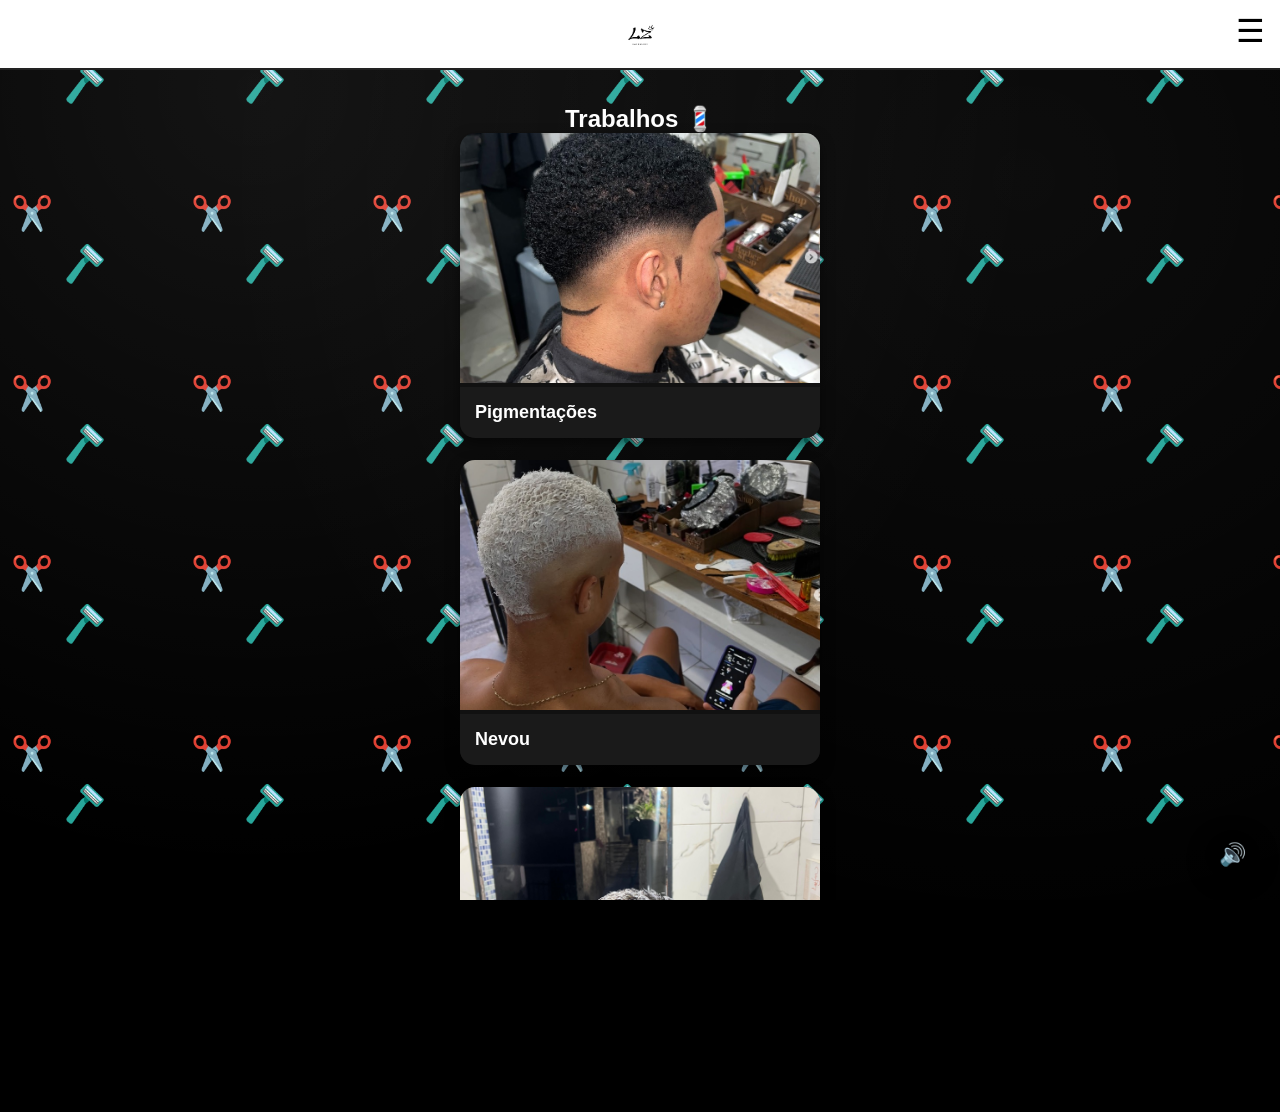
==== index.html @ 7d9c048e "atualizando p.11" ====
<!DOCTYPE html>
<html lang="pt-BR">
<head>
    <meta charset="UTF-8">
    <meta name="viewport" content="width=device-width, initial-scale=1.0">
    <title>LZ Barber</title>

    <link rel="stylesheet" href="style.css">
    <link rel="manifest" href="manifest.json">
    <meta name="theme-color" content="#000000">
</head>
<body>

<!-- ÁUDIO AUTOMÁTICO + LOOP -->
<audio id="bgMusic" autoplay loop>
    <source src="musica.mp3" type="audio/mpeg">
</audio>

<!-- BOTÃO PAUSE/PLAY DA MÚSICA -->
<div id="musicBtn" class="music-btn">🔊</div>

<!-- ÍCONE DO MENU – FUNCIONA E NÃO SOME MAIS -->
<div class="menu-button" onclick="toggleMenu()">☰</div>

<!-- MENU DROPDOWN -->
<div id="dropdownMenu" class="dropdown-menu">

    <button class="menu-item" data-page="ref" onclick="navigate('ref')">Referências</button>

    <button class="menu-item" onclick="window.location='localizacao.html'">Localização</button>

    <button class="menu-item" onclick="window.location='contato.html'">Contato</button>

    <!-- NOVA ABA ON/OFF DENTRO DO MENU -->
    <button class="menu-item" onclick="window.location='status.html'">ON/OFF</button>

    <!-- BOTÃO PERSONALIZADO INSTALAR APP -->
    <button id="installButton" class="menu-item install-app-btn" style="display:none;">
        📲 Instalar App
    </button>

</div>

<!-- FAIXA BRANCA + LOGO -->
<div class="header">
    <img src="img/branca.jpg" alt="LZ Barber">
</div>


<!-- TELAS -->
<div id="app">

    <!-- Página de Referências -->
    <section id="ref" class="page active">
        <h1>Trabalhos 💈</h1>

        <div class="cards">

            <div class="main-card" onclick="navigate('pig')">
                <img src="img/pig1.jpg" alt="Pigmentações">
                <div class="overlay"><h2>Pigmentações</h2></div>
            </div>

            <div class="main-card" onclick="navigate('nevou')">
                <img src="img/nevou1.jpg" alt="Nevou">
                <div class="overlay"><h2>Nevou</h2></div>
            </div>

            <div class="main-card" onclick="navigate('reflexos')">
                <img src="img/reflexo.jpg" alt="Reflexos">
                <div class="overlay"><h2>Reflexos</h2></div>
            </div>

        </div>
    </section>

    
    <!-- Página Pigmentações -->
    <section id="pig" class="page">
        <button class="back-btn" onclick="navigate('ref')">← Voltar</button>
        <h1>Pigmentações</h1>

        <div class="cards">
            <div class="card"><img src="img/pig2.jpg"></div>
            <div class="card"><img src="img/pig3.jpg"></div>
            <div class="card"><img src="img/pig4.jpg"></div>
        </div>
    </section>

    <!-- Página Nevou -->
    <section id="nevou" class="page">
        <button class="back-btn" onclick="navigate('ref')">← Voltar</button>
        <h1>Nevou</h1>

        <div class="cards">
           <div class="card"><img src="img/nevou2.jpg"></div>
        <button class="back-btn" onclick="navigate('ref')">← Voltar</button>
        <h1>Reflexos</h1>

        <div class="cards">
            <div class="card">img/reflexo.jpg</div>
            <div class="card"><img src="img/reflexo1.jpg"></div>
        </div>
    </section>

</div>

<script src="script.js"></script>

<!-- SCRIPT PARA GARANTIR AUTOPLAY NO CELULAR + BOTÃO PAUSE -->
<script>
const audio = document.getElementById("bgMusic");
const musicBtn = document.getElementById("musicBtn");

let isPlaying = true;

// Força tocar no primeiro clique (iOS/Android exigem interação)
document.addEventListener('click', function firstPlay() {
    audio.play();
    document.removeEventListener('click', firstPlay);
});

// Controle do botão
musicBtn.addEventListener("click", () => {
    if (isPlaying) {
        audio.pause();
        musicBtn.textContent = "🔇"; // Ícone mute
        isPlaying = false;
    } else {
        audio.play();
        musicBtn.textContent = "🔊"; // Ícone som
        isPlaying = true;
    }
});
</script>

<!-- REGISTRO DO SERVICE WORKER -->
<script>
if ("serviceWorker" in navigator) {
  navigator.serviceWorker.register("service-worker.js")
    .then(() => console.log("✅ Service Worker registrado"))
    .catch(err => console.log("❌ Erro no SW", err));
}
</script>

<script>
let deferredPrompt;
const installButton = document.getElementById("installButton");

window.addEventListener("beforeinstallprompt", (event) => {
    event.preventDefault();
    deferredPrompt = event;
    installButton.style.display = "block";
});

// botão clicado
installButton.addEventListener("click", async () => {
    if (!deferredPrompt) return;

    deferredPrompt.prompt();

    const result = await deferredPrompt.userChoice;
    console.log("Instalação:", result.outcome);

    deferredPrompt = null;
    installButton.style.display = "none";
});

// MOSTRAR O BOTÃO MESMO QUE O EVENTO NÃO DISPARAR
setTimeout(() => {
    if (!deferredPrompt) {
        installButton.style.display = "block";
    }
}, 2000);
</script>


</body>
</html>
---- style.css ----
/* ============================================
   RESET GLOBAL
============================================ */
* {
    margin: 0;
    padding: 0;
    box-sizing: border-box;
}

html, body {
    width: 100%;
    height: 100%;
    overflow-x: hidden;
}

/* ============================================
   HEADER + MENU BUTTON
============================================ */
.header {
    position: fixed;
    top: 0;
    left: 0;
    width: 100%;
    height: 70px;
    background: #fff;
    border-bottom: 2px solid #222;
    display: flex;
    justify-content: center;
    align-items: center;
    z-index: 2000;
}

/* CORREÇÃO IMPORTANTE — A LOGO NÃO PODE EXPLODIR NO ANDROID */
.header img {
    height: 50px;
    max-height: 50px;
    width: auto;
    display: block;
}

/* Botão do menu */
.menu-button {
    position: fixed;
    top: 12px;
    right: 15px;
    font-size: 32px;
    cursor: pointer;
    color: #000;
    z-index: 3000;
}

/* Empurra o conteúdo para baixo do header */
#app {
    padding-top: 85px; /* antes 90px, estava criando espaço branco */
}

/* ============================================
   FUNDO ANIMADO PREMIUM
============================================ */
html { scroll-behavior: smooth; }

body {
    font-family: Arial, sans-serif;
    color: #fff;
    background: #000;

    background-image:
        radial-gradient(circle at 20% 10%, rgba(255,255,255,0.08), transparent 60%),
        radial-gradient(circle at 80% 20%, rgba(255,255,255,0.05), transparent 65%),
        url("data:image/svg+xml;utf8,<svg xmlns='http://www.w3.org/2000/svg' width='160' height='160' opacity='10'><text x='10' y='40' font-size='30'>✂️</text><text x='55' y='85' font-size='32'>🪒</text></svg>");

    background-size: cover, cover, 180px;
    background-repeat: repeat;

    animation: bgmove 18s infinite alternate ease-in-out;
}

@keyframes bgmove {
    from { background-position: 0 0, 0 0, 0 0; }
    to   { background-position: -60px -40px, 40px -60px, 30px 50px; }
}

/* ============================================
   TRANSIÇÃO ENTRE ABAS
============================================ */
.page {
    display: none;
    opacity: 0;
    transform: translateY(10px);
    transition: 0.35s ease;
    padding: 20px;
}

.page.active {
    display: block;
    opacity: 1;
    transform: translateY(0);
}

.page h1 {
    text-align: center;
}

/* ============================================
   CARDS
============================================ */
.cards {
    display: flex;
    flex-direction: column;
    align-items: center;
    gap: 22px;
}

.card,
.main-card {
    width: 100%;
    max-width: 360px;
    background: #111;
    border-radius: 15px;
    overflow: hidden;
    cursor: pointer;
    box-shadow: 0 6px 14px rgba(0,0,0,0.5);

    opacity: 0;
    animation: fadeUp 0.6s forwards;
    transform-style: preserve-3d;

    transition: .35s ease;
}

.card img,
.main-card img {
    width: 100%;
    height: 250px;
    object-fit: cover;
}

.overlay {
    background: #1a1a1a;
    padding: 15px;
}

.overlay h2 {
    margin: 0;
    font-size: 18px;
    font-weight: bold;
}

/* Hover */
.card:hover,
.main-card:hover {
    transform: scale(1.05);
    box-shadow: 0 20px 35px rgba(0,0,0,0.4);
}

/* ============================================
   MENU LATERAL
============================================ */
.dropdown-menu {
    position: fixed;
    top: 0;
    right: 0;
    width: 190px;
    height: 100vh;
    background: #fff;

    transform: translateX(100%);
    transition: 0.35s ease;

    padding-top: 85px;
    border-left: 1px solid #ddd;

    z-index: 2500;
}

.dropdown-menu.open {
    transform: translateX(0);
}

.menu-item {
    width: 100%;
    padding: 18px 25px;
    text-align: left;
    border: none;
    font-size: 18px;
    cursor: pointer;
    font-weight: 600;
    border-bottom: 1px solid rgba(0,0,0,0.1);
}

.menu-item:nth-child(odd) {
    background: #000;
    color: #fff;
}

.menu-item:nth-child(even) {
    background: #fff;
    color: #000;
}

.menu-item:hover {
    filter: brightness(0.85);
}

/* ============================================
   BOTÃO VOLTAR
============================================ */
.back-btn {
    background: none;
    border: none;
    color: #fff;
    font-size: 18px;
    cursor: pointer;
    padding: 10px;
    transition: .25s;
}

.back-btn:active {
    transform: scale(0.9);
}

/* ============================================
   MÚSICA
============================================ */
.music-btn {
    position: fixed;
    bottom: 20px;
    right: 20px;
    background: #000;
    color: #fff;

    padding: 12px 14px;
    border-radius: 50%;

    font-size: 22px;
    cursor: pointer;

    box-shadow: 0 4px 18px rgba(0,0,0,0.4);

    z-index: 9999;
    transition: .2s ease;
}

.music-btn:active {
    transform: scale(0.85);
}

/* ============================================
   ANIMAÇÃO GERAL
============================================ */
@keyframes fadeUp {
    from { opacity: 0; transform: translateY(20px); }
    to   { opacity: 1; transform: translateY(0); }
}
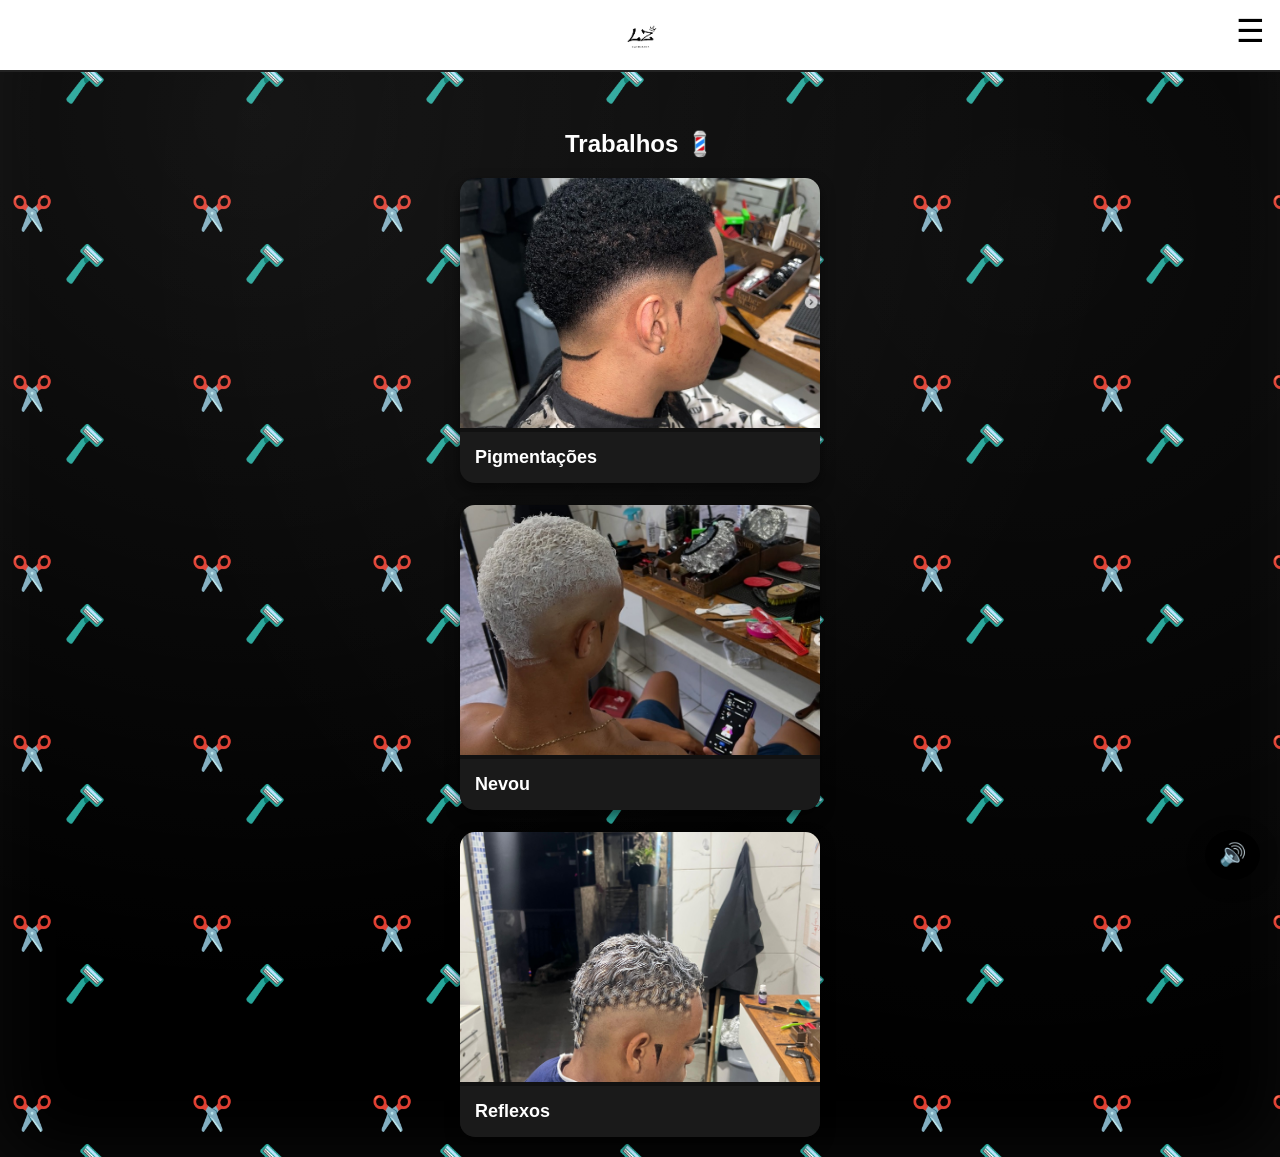
==== commit c4124b35: "backup" ====
--- a/index.html
+++ b/index.html
@@ -6,8 +6,6 @@
     <title>LZ Barber</title>
 
     <link rel="stylesheet" href="style.css">
-    <link rel="manifest" href="manifest.json">
-    <meta name="theme-color" content="#000000">
 </head>
 <body>
 
@@ -29,15 +27,10 @@
 
     <button class="menu-item" onclick="window.location='localizacao.html'">Localização</button>
 
-    <button class="menu-item" onclick="window.location='contato.html'">Contato</button>
+   <button class="menu-item" onclick="window.location='contato.html'">Contato</button>
 
     <!-- NOVA ABA ON/OFF DENTRO DO MENU -->
     <button class="menu-item" onclick="window.location='status.html'">ON/OFF</button>
-
-    <!-- BOTÃO PERSONALIZADO INSTALAR APP -->
-    <button id="installButton" class="menu-item install-app-btn" style="display:none;">
-        📲 Instalar App
-    </button>
 
 </div>
 
@@ -45,7 +38,6 @@
 <div class="header">
     <img src="img/branca.jpg" alt="LZ Barber">
 </div>
-
 
 <!-- TELAS -->
 <div id="app">
@@ -93,12 +85,19 @@
         <h1>Nevou</h1>
 
         <div class="cards">
-           <div class="card"><img src="img/nevou2.jpg"></div>
+            <div class="card"><img src="img/nevou2.jpg"></div>
+            <div class="card"><img src="img/nevou3.jpg"></div>
+            <div class="card"><img src="img/nevou4.jpg"></div>
+        </div>
+    </section>
+
+    <!-- Página Reflexos -->
+    <section id="reflexos" class="page">
         <button class="back-btn" onclick="navigate('ref')">← Voltar</button>
         <h1>Reflexos</h1>
 
         <div class="cards">
-            <div class="card">img/reflexo.jpg</div>
+            <div class="card"><img src="img/reflexo.jpg"></div>
             <div class="card"><img src="img/reflexo1.jpg"></div>
         </div>
     </section>
@@ -134,46 +133,5 @@
 });
 </script>
 
-<!-- REGISTRO DO SERVICE WORKER -->
-<script>
-if ("serviceWorker" in navigator) {
-  navigator.serviceWorker.register("service-worker.js")
-    .then(() => console.log("✅ Service Worker registrado"))
-    .catch(err => console.log("❌ Erro no SW", err));
-}
-</script>
-
-<script>
-let deferredPrompt;
-const installButton = document.getElementById("installButton");
-
-window.addEventListener("beforeinstallprompt", (event) => {
-    event.preventDefault();
-    deferredPrompt = event;
-    installButton.style.display = "block";
-});
-
-// botão clicado
-installButton.addEventListener("click", async () => {
-    if (!deferredPrompt) return;
-
-    deferredPrompt.prompt();
-
-    const result = await deferredPrompt.userChoice;
-    console.log("Instalação:", result.outcome);
-
-    deferredPrompt = null;
-    installButton.style.display = "none";
-});
-
-// MOSTRAR O BOTÃO MESMO QUE O EVENTO NÃO DISPARAR
-setTimeout(() => {
-    if (!deferredPrompt) {
-        installButton.style.display = "block";
-    }
-}, 2000);
-</script>
-
-
 </body>
 </html>
--- a/style.css
+++ b/style.css
@@ -1,21 +1,6 @@
-/* ============================================
-   RESET GLOBAL
-============================================ */
-* {
-    margin: 0;
-    padding: 0;
-    box-sizing: border-box;
-}
-
-html, body {
-    width: 100%;
-    height: 100%;
-    overflow-x: hidden;
-}
-
-/* ============================================
+/* ============================================================
    HEADER + MENU BUTTON
-============================================ */
+============================================================ */
 .header {
     position: fixed;
     top: 0;
@@ -30,15 +15,11 @@
     z-index: 2000;
 }
 
-/* CORREÇÃO IMPORTANTE — A LOGO NÃO PODE EXPLODIR NO ANDROID */
 .header img {
-    height: 50px;
-    max-height: 50px;
-    width: auto;
-    display: block;
-}
-
-/* Botão do menu */
+    height: 55px;
+}
+
+/* Botão do menu (☰) – sempre visível */
 .menu-button {
     position: fixed;
     top: 12px;
@@ -49,30 +30,29 @@
     z-index: 3000;
 }
 
-/* Empurra o conteúdo para baixo do header */
+/* Empurra página abaixo do header */
 #app {
-    padding-top: 85px; /* antes 90px, estava criando espaço branco */
-}
-
-/* ============================================
+    padding-top: 90px;
+}
+
+/* ============================================================
    FUNDO ANIMADO PREMIUM
-============================================ */
+============================================================ */
 html { scroll-behavior: smooth; }
 
 body {
+    margin: 0;
     font-family: Arial, sans-serif;
     color: #fff;
     background: #000;
-
+    animation: bgmove 18s infinite alternate ease-in-out;
     background-image:
         radial-gradient(circle at 20% 10%, rgba(255,255,255,0.08), transparent 60%),
         radial-gradient(circle at 80% 20%, rgba(255,255,255,0.05), transparent 65%),
         url("data:image/svg+xml;utf8,<svg xmlns='http://www.w3.org/2000/svg' width='160' height='160' opacity='10'><text x='10' y='40' font-size='30'>✂️</text><text x='55' y='85' font-size='32'>🪒</text></svg>");
-
     background-size: cover, cover, 180px;
     background-repeat: repeat;
-
-    animation: bgmove 18s infinite alternate ease-in-out;
+    box-shadow: inset 0 0 80px rgba(255,255,255,0.05);
 }
 
 @keyframes bgmove {
@@ -80,9 +60,9 @@
     to   { background-position: -60px -40px, 40px -60px, 30px 50px; }
 }
 
-/* ============================================
+/* ============================================================
    TRANSIÇÃO ENTRE ABAS
-============================================ */
+============================================================ */
 .page {
     display: none;
     opacity: 0;
@@ -99,16 +79,17 @@
 
 .page h1 {
     text-align: center;
-}
-
-/* ============================================
-   CARDS
-============================================ */
+    color: #fff;
+}
+
+/* ============================================================
+   CARDS (internos e principais)
+============================================================ */
 .cards {
     display: flex;
     flex-direction: column;
+    gap: 22px;
     align-items: center;
-    gap: 22px;
 }
 
 .card,
@@ -120,14 +101,13 @@
     overflow: hidden;
     cursor: pointer;
     box-shadow: 0 6px 14px rgba(0,0,0,0.5);
-
     opacity: 0;
     animation: fadeUp 0.6s forwards;
     transform-style: preserve-3d;
-
-    transition: .35s ease;
-}
-
+    transition: transform 0.35s ease, box-shadow 0.3s ease;
+}
+
+/* FOTO */
 .card img,
 .main-card img {
     width: 100%;
@@ -135,27 +115,45 @@
     object-fit: cover;
 }
 
+/* TEXTO DO CARD */
 .overlay {
     background: #1a1a1a;
     padding: 15px;
 }
 
-.overlay h2 {
+.overlay h2,
+.card p {
     margin: 0;
+    color: #fff;
     font-size: 18px;
     font-weight: bold;
 }
 
-/* Hover */
+/* 3D */
 .card:hover,
 .main-card:hover {
-    transform: scale(1.05);
+    transform: perspective(900px) scale(1.05) rotateX(5deg) rotateY(-6deg);
     box-shadow: 0 20px 35px rgba(0,0,0,0.4);
 }
 
-/* ============================================
-   MENU LATERAL
-============================================ */
+.card:active,
+.main-card:active {
+    transform: scale(0.92);
+}
+
+/* ============================================================
+   MAPA
+============================================================ */
+.map {
+    width: 100%;
+    height: 350px;
+    border: none;
+    border-radius: 10px;
+}
+
+/* ============================================================
+   MENU LATERAL (ZEBRA + ON/OFF)
+============================================================ */
 .dropdown-menu {
     position: fixed;
     top: 0;
@@ -163,14 +161,11 @@
     width: 190px;
     height: 100vh;
     background: #fff;
-
     transform: translateX(100%);
     transition: 0.35s ease;
-
-    padding-top: 85px;
+    z-index: 2500;
+    padding-top: 90px;
     border-left: 1px solid #ddd;
-
-    z-index: 2500;
 }
 
 .dropdown-menu.open {
@@ -180,14 +175,15 @@
 .menu-item {
     width: 100%;
     padding: 18px 25px;
+    border: none;
     text-align: left;
-    border: none;
     font-size: 18px;
     cursor: pointer;
+    border-bottom: 1px solid rgba(0,0,0,0.1);
     font-weight: 600;
-    border-bottom: 1px solid rgba(0,0,0,0.1);
-}
-
+}
+
+/* Zebra */
 .menu-item:nth-child(odd) {
     background: #000;
     color: #fff;
@@ -202,9 +198,16 @@
     filter: brightness(0.85);
 }
 
-/* ============================================
+/* Aba ativa */
+.menu-item.active {
+    border-left: 6px solid #4f8cff;
+    background: linear-gradient(90deg, rgba(79,140,255,0.14), transparent 60%);
+    transform: translateX(4px);
+}
+
+/* ============================================================
    BOTÃO VOLTAR
-============================================ */
+============================================================ */
 .back-btn {
     background: none;
     border: none;
@@ -216,39 +219,100 @@
 }
 
 .back-btn:active {
-    transform: scale(0.9);
-}
-
-/* ============================================
-   MÚSICA
-============================================ */
-.music-btn {
-    position: fixed;
-    bottom: 20px;
-    right: 20px;
-    background: #000;
-    color: #fff;
-
-    padding: 12px 14px;
-    border-radius: 50%;
-
-    font-size: 22px;
-    cursor: pointer;
-
-    box-shadow: 0 4px 18px rgba(0,0,0,0.4);
-
-    z-index: 9999;
-    transition: .2s ease;
-}
-
-.music-btn:active {
-    transform: scale(0.85);
-}
-
-/* ============================================
+    transform: scale(0.92);
+    opacity: 0.6;
+}
+
+/* ============================================================
    ANIMAÇÃO GERAL
-============================================ */
+============================================================ */
 @keyframes fadeUp {
     from { opacity: 0; transform: translateY(20px); }
     to   { opacity: 1; transform: translateY(0); }
+}
+/* Centraliza o conteúdo da página de contato */
+.cont-page {
+    text-align: center;
+    display: flex;
+    flex-direction: column;
+    align-items: center;
+}
+
+/* Garante que o título fique centralizado sem depender das margens */
+.cont-page h1 {
+    width: 100%;
+    text-align: center;
+    margin-top: 20px;
+}
+
+/* Garante que o botão voltar NÃO empurre o conteúdo */
+#voltarBtn {
+    position: fixed;
+    left: 20px;
+    top: 85px;
+    z-index: 5000;
+}
+
+/* Cards SEMPRE centralizados */
+.cards {
+    width: 100%;
+    display: flex;
+    flex-direction: column;
+    gap: 22px;
+    align-items: center;
+    justify-content: center;
+}
+/* ===========================
+   MELHORAR FUNDO NO MOBILE
+=========================== */
+
+@media (max-width: 600px) {
+
+    body {
+        /* aumenta a visibilidade dos desenhos */
+        background-image:
+            radial-gradient(circle at 20% 10%, rgba(255,255,255,0.06) 0%, rgba(0,0,0,0) 60%),
+            radial-gradient(circle at 80% 20%, rgba(255,255,255,0.04) 0%, rgba(0,0,0,0) 65%),
+            url("data:image/svg+xml;utf8,<svg xmlns='http://www.w3.org/2000/svg' width='110' height='110' opacity='0.20'><text x='10' y='40' font-size='26'>✂️</text><text x='55' y='85' font-size='28'>🪒</text></svg>");
+
+        /* ícones menores → aparecem mais vezes */
+        background-size: cover, cover, 110px;
+
+        /* sombra interna mais fraca */
+        box-shadow: inset 0 0 40px rgba(255,255,255,0.03);
+    }
+}
+.spotify-box {
+    width: 90%;
+    max-width: 420px;
+    margin: 0 auto 25px auto;
+    border-radius: 14px;
+    overflow: hidden;
+    box-shadow: 0 10px 25px rgba(0,0,0,0.4);
+}
+/* BOTÃO DE MÚSICA (PLAY/PAUSE) */
+.music-btn {
+    position: fixed;
+    bottom: 20px;
+    right: 20px;
+
+    background: #000;
+    color: #fff;
+
+    padding: 12px 14px;
+    border-radius: 50%;
+
+    font-size: 22px;
+    font-weight: bold;
+
+    cursor: pointer;
+
+    box-shadow: 0 4px 18px rgba(0,0,0,0.4);
+
+    z-index: 9999;
+    transition: transform .2s ease;
+}
+
+.music-btn:active {
+    transform: scale(0.85);
 }
